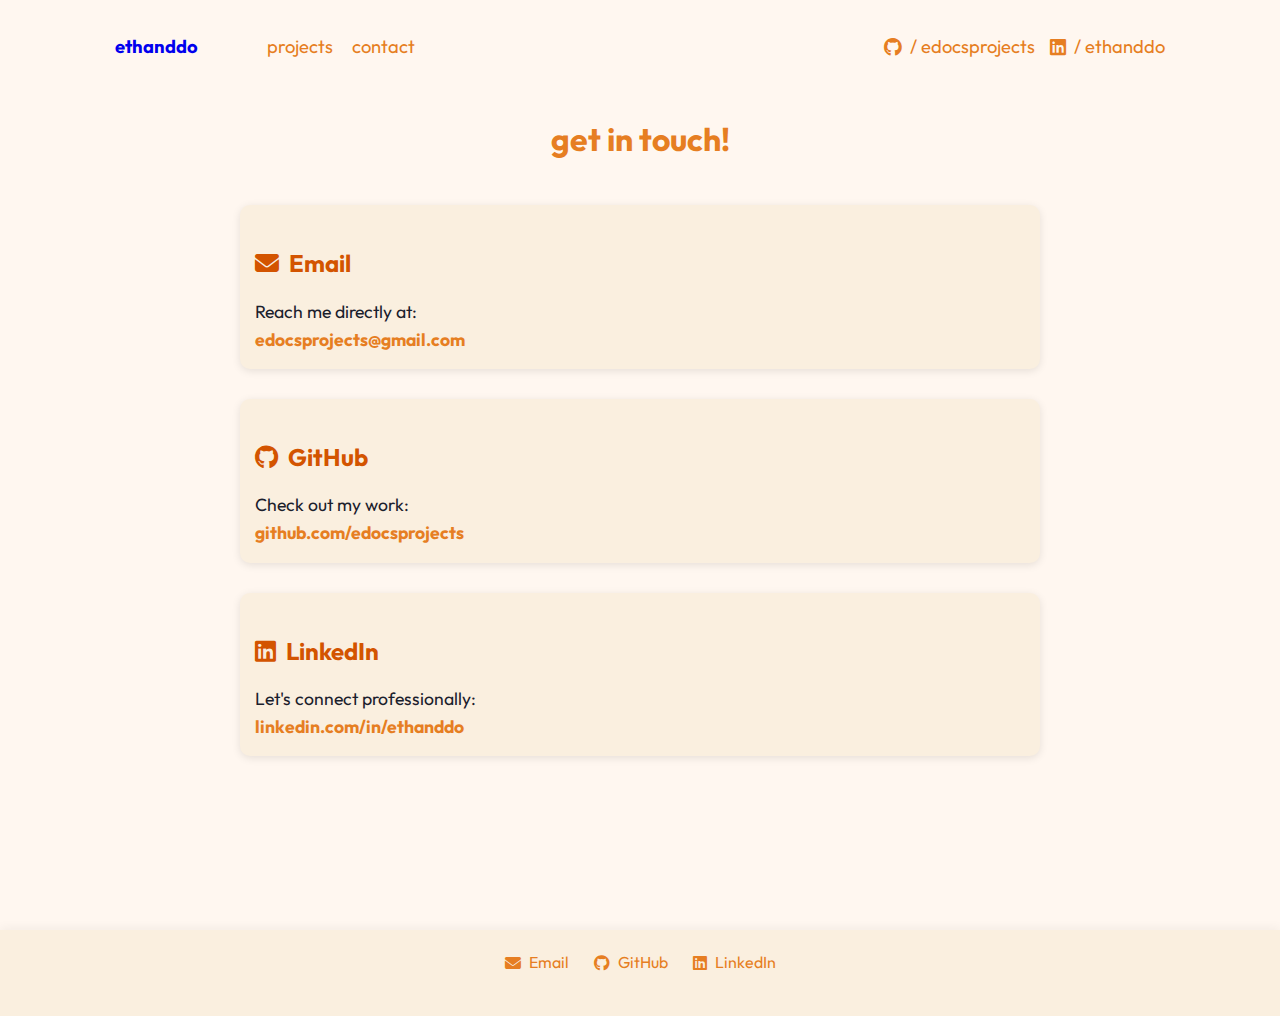
==== contact/index.html @ c515a0f4 "Add files via upload" ====
<!-- contact.html -->
<!DOCTYPE html>
<html lang="en">
<head>
    <meta charset="UTF-8">
    <meta name="viewport" content="width=device-width, initial-scale=1.0">
    <title>contact me!</title>
    <link rel="icon" type="image/x-icon" href="../favicon.ico">
    <link href="https://fonts.googleapis.com/css2?family=Outfit:wght@400;700&display=swap" rel="stylesheet">
    <link rel="stylesheet" href="../mainStyles.css">
    <link rel="stylesheet" href="../otherStyles.css">
    <link rel="stylesheet" href="https://cdnjs.cloudflare.com/ajax/libs/font-awesome/6.4.0/css/all.min.css">
</head>
<body>
    <div class="container">
        <header>
            <h1>
                <a href="/">ethanddo</a>
            </h1>
            <nav>
                <a href="../projects">projects</a>
                <a href="../contact">contact</a>
            </nav>
            <div class="social-links">
                <a href="https://github.com/edocsprojects">
                    <i class="fab fa-github"></i>
                    / edocsprojects
                </a>
                <a href="https://linkedin.com/in/ethanddo">
                    <i class="fab fa-linkedin"></i>
                    / ethanddo
                </a>
            </div>
        </header>
        <main>
            <section class="showcase-content">
                <h2>get in touch!</h2>
                <div class="showcase-box">
                    <h3><i class="fas fa-envelope"></i> Email</h3>
                    <p>
                        Reach me directly at:<br>
                        <a href="mailto:edocsprojects@gmail.com">edocsprojects@gmail.com</a>
                    </p>
                </div>
                
                <div class="showcase-box">
                    <h3><i class="fab fa-github"></i> GitHub</h3>
                    <p>
                        Check out my work:<br>
                        <a href="https://github.com/edocsprojects" target="_blank">github.com/edocsprojects</a>
                    </p>
                </div>

                <div class="showcase-box">
                    <h3><i class="fab fa-linkedin"></i> LinkedIn</h3>
                    <p>
                        Let's connect professionally:<br>
                        <a href="https://linkedin.com/in/ethanddo" target="_blank">linkedin.com/in/ethanddo</a>
                    </p>
                </div>
            </section>
        </main>
    </div>
    <footer id="footer">
        <div class="footer-links">
            <a href="mailto:edocsprojects@gmail.com">
                <i class="fas fa-envelope"></i>
                Email
            </a>
            <a href="https://github.com/edocsprojects">
                <i class="fab fa-github"></i>
                GitHub
            </a>
            <a href="https://linkedin.com/in/ethanddo">
                <i class="fab fa-linkedin"></i>
                LinkedIn
            </a>
        </div>
    </footer>
</body>
</html>
---- mainStyles.css ----
/* mainStyles.css */
body {
    font-family: 'Outfit', sans-serif;
    line-height: 1.6;
    margin: 0;
    padding: 0;
    background-color: #fff7f0;
    color: #1a202c;
    min-height: 100vh; 
    display: flex;
    flex-direction: column;
}

.container {
    width: 1050px;
    margin: 0 auto;
    padding: 20px;
    flex: 1; 
    min-height: 90vh; 
    padding-bottom: 100px; 
}

header {
    display: flex;
    justify-content: space-between;
    align-items: center;
    margin-bottom: 40px;
}

header h1 a {
    text-decoration: none;
}

header h1 {
    font-size: 1.15rem;
    font-weight: bold;
    color: #E67E22;
}

header h1 a:visited {
    color: #E67E22; 
}

nav {
    display: flex;
    gap: 15%;
    margin-left: -40%; 
}

nav a {
    font-size: 1.15rem;
    text-decoration: none;
    color: #E67E22;
}

nav a:hover {
    color: #d35400;
    text-decoration: underline;
}

.social-links {
    font-size: 1.15rem;
    display: flex;
    gap: 15px;
}

.social-links a {
    display: inline-flex;
    align-items: center;
    gap: 8px;
    text-decoration: none;
    color: #E67E22;
    transition: color 0.3s ease;
}

.social-links a:hover {
    color: #d35400;
    text-decoration: none;
}

@media (max-width: 900px) {
    nav {
        flex-direction: column; 
        gap: 10px; 
        margin-left: 0;
        align-items: flex-start; 
    }

    header {
        flex-direction: column;
        align-items: flex-start; 
    }

    .social-links {
        margin-top: 10px; 
    }
}

main {
    margin-bottom: 40px;
}

main h2 {
    font-size: 2rem;
    margin-bottom: 20px;
    color: #E67E22;
    
}

main p {
    font-size: 1.2rem;
    margin-bottom: 20px;
    margin-right: 40%
    
}

main a {
    color: #E67E22;
    text-decoration: none;
}

main a:hover {
    color: #d35400;
    text-decoration: underline;
}

.profile-circle {
    width: 300px;
    height: 300px;
    background-color: #E67E22;
    border-radius: 50%;
    position: absolute;
    right: 20%;
    top: 13%;
    z-index: 10;
    box-shadow: 0 4px 10px rgba(0, 0, 0, 0.2);
}



@media (max-width: 1700px) {
    .profile-circle {
        margin-right: -2%;
    }
}

@media (max-width: 1500px) {
    .profile-circle {
        margin-right: -6%; 
    }
}

@media (max-width: 1400px) {
    .profile-circle {
        margin-right: -13.5%; 
        margin-top: 2%;
    }
}

 @media (max-width: 1200px) {
    .profile-circle {
        display: none; 
    }
}


footer {
    text-align: center;
    padding: 20px;
    background-color: #faefdf;
    position: relative; 
    z-index: 100;
    box-shadow: 0 -2px 10px rgba(0,0,0,0.05);
    margin-top: auto; 
}

.footer-links {
    display: flex;
    justify-content: center;
    gap: 25px;
    margin-bottom: 20px;
}

.footer-links a {
    display: inline-flex;
    align-items: center;
    gap: 8px;
    text-decoration: none;
    color: #E67E22;
    transition: color 0.3s ease;
}

.footer-links a:hover {
    color: #d35400;
    text-decoration: none;
}
---- otherStyles.css ----
/* otherStyles.css */
.showcase-content {
    width: 800px;
    margin: 0 auto;
    padding-top: 0px;
}

.showcase-content h2 {
    font-size: 2.0rem;
    color: #E67E22;
    margin-bottom: 40px;
    text-align: center;
}

.showcase-box {
    background-color: #faefdf;
    border-radius: 10px;
    padding: 15px;
    margin-bottom: 30px;
    box-shadow: 0 2px 8px rgba(0,0,0,0.1);
    transition: transform 0.2s ease;
}

.showcase-box:hover {
    transform: translateY(-3px);
}

.showcase-box h3 {
    font-size: 1.5rem;
    color: #d35400;
    margin-bottom: 15px;
    display: flex;
    align-items: center;
    gap: 10px;
}

.showcase-box p {
    font-size: 1.1rem;
    line-height: 1.6;
    margin: 0;
}

.showcase-box a {
    color: #E67E22;
    text-decoration: none;
    font-weight: bold;
    border-bottom: 2px solid transparent;
    transition: all 0.2s ease;
}

.showcase-box a:hover {
    color: #d35400;
    border-bottom-color: #d35400;
}

@media (max-width: 768px) {
    .showcase-content {
        padding: 0 15px;
    }
    
    .showcase-box {
        padding: 20px;
    }
    
    .showcase-content h2 {
        font-size: 2rem;
        margin-bottom: 30px;
    }
}

@media (max-width: 480px) {
    .showcase-box h3 {
        font-size: 1.3rem;
    }
    
    .showcase-box p {
        font-size: 1rem;
    }
}
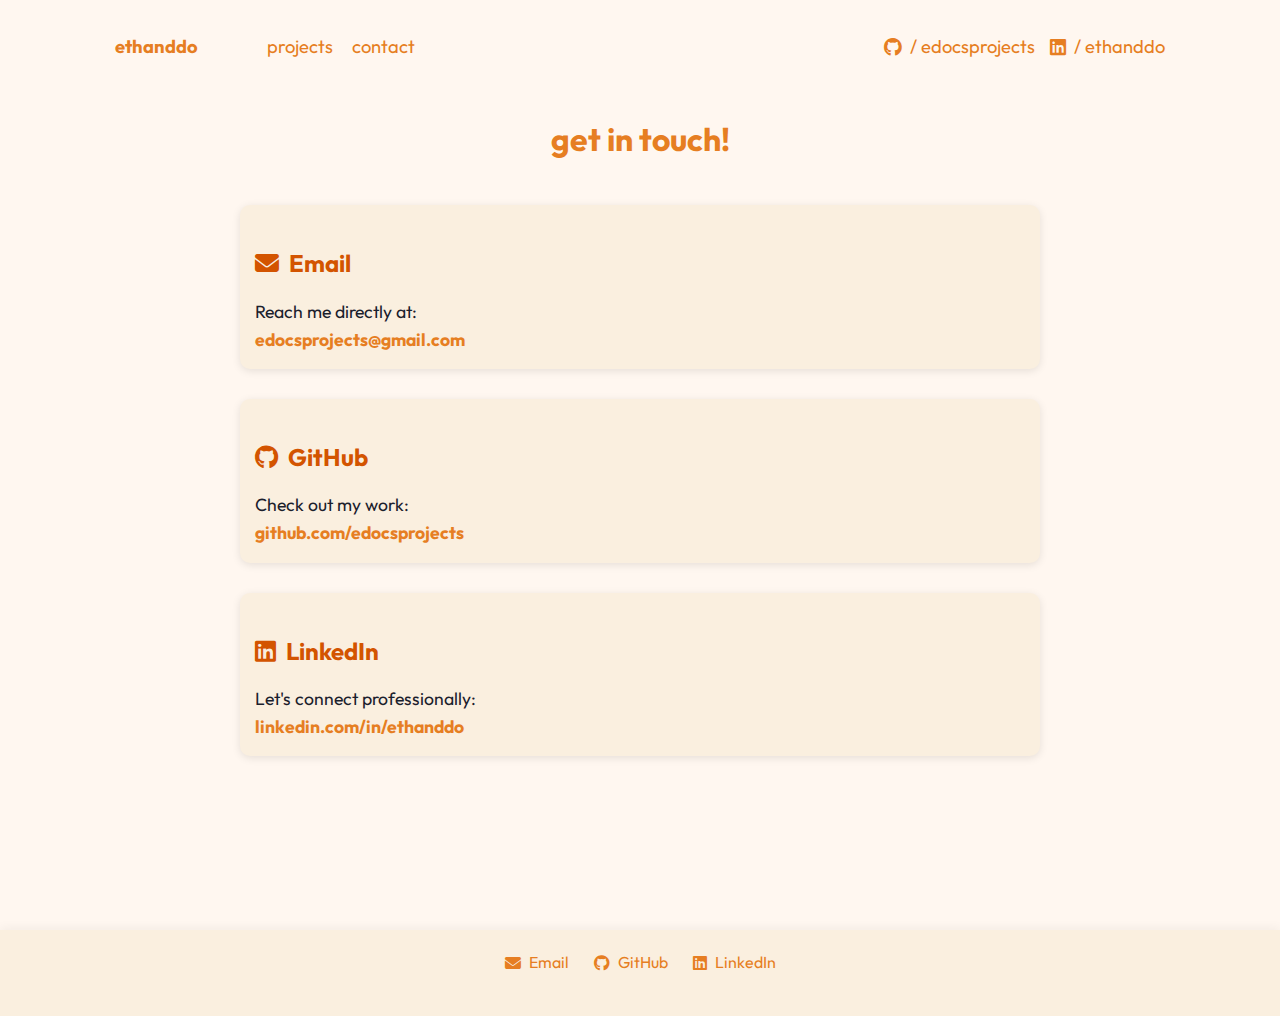
==== commit a3bc8f85: "Formatted Code" ====
--- a/contact/index.html
+++ b/contact/index.html
@@ -1,81 +1,93 @@
 <!-- contact.html -->
 <!DOCTYPE html>
 <html lang="en">
-<head>
-    <meta charset="UTF-8">
-    <meta name="viewport" content="width=device-width, initial-scale=1.0">
+  <head>
+    <meta charset="UTF-8" />
+    <meta name="viewport" content="width=device-width, initial-scale=1.0" />
     <title>contact me!</title>
-    <link rel="icon" type="image/x-icon" href="../favicon.ico">
-    <link href="https://fonts.googleapis.com/css2?family=Outfit:wght@400;700&display=swap" rel="stylesheet">
-    <link rel="stylesheet" href="../mainStyles.css">
-    <link rel="stylesheet" href="../otherStyles.css">
-    <link rel="stylesheet" href="https://cdnjs.cloudflare.com/ajax/libs/font-awesome/6.4.0/css/all.min.css">
-</head>
-<body>
+    <link rel="icon" type="image/x-icon" href="../favicon.ico" />
+    <link
+      href="https://fonts.googleapis.com/css2?family=Outfit:wght@400;700&display=swap"
+      rel="stylesheet"
+    />
+    <link rel="stylesheet" href="../mainStyles.css" />
+    <link rel="stylesheet" href="../otherStyles.css" />
+    <link
+      rel="stylesheet"
+      href="https://cdnjs.cloudflare.com/ajax/libs/font-awesome/6.4.0/css/all.min.css"
+    />
+  </head>
+  <body>
     <div class="container">
-        <header>
-            <h1>
-                <a href="/">ethanddo</a>
-            </h1>
-            <nav>
-                <a href="../projects">projects</a>
-                <a href="../contact">contact</a>
-            </nav>
-            <div class="social-links">
-                <a href="https://github.com/edocsprojects">
-                    <i class="fab fa-github"></i>
-                    / edocsprojects
-                </a>
-                <a href="https://linkedin.com/in/ethanddo">
-                    <i class="fab fa-linkedin"></i>
-                    / ethanddo
-                </a>
-            </div>
-        </header>
-        <main>
-            <section class="showcase-content">
-                <h2>get in touch!</h2>
-                <div class="showcase-box">
-                    <h3><i class="fas fa-envelope"></i> Email</h3>
-                    <p>
-                        Reach me directly at:<br>
-                        <a href="mailto:edocsprojects@gmail.com">edocsprojects@gmail.com</a>
-                    </p>
-                </div>
-                
-                <div class="showcase-box">
-                    <h3><i class="fab fa-github"></i> GitHub</h3>
-                    <p>
-                        Check out my work:<br>
-                        <a href="https://github.com/edocsprojects" target="_blank">github.com/edocsprojects</a>
-                    </p>
-                </div>
+      <header>
+        <h1>
+          <a href="/">ethanddo</a>
+        </h1>
+        <nav>
+          <a href="../projects">projects</a>
+          <a href="../contact">contact</a>
+        </nav>
+        <div class="social-links">
+          <a href="https://github.com/edocsprojects">
+            <i class="fab fa-github"></i>
+            / edocsprojects
+          </a>
+          <a href="https://linkedin.com/in/ethanddo">
+            <i class="fab fa-linkedin"></i>
+            / ethanddo
+          </a>
+        </div>
+      </header>
+      <main>
+        <section class="showcase-content">
+          <h2>get in touch!</h2>
+          <div class="showcase-box">
+            <h3><i class="fas fa-envelope"></i> Email</h3>
+            <p>
+              Reach me directly at:<br />
+              <a href="mailto:edocsprojects@gmail.com"
+                >edocsprojects@gmail.com</a
+              >
+            </p>
+          </div>
 
-                <div class="showcase-box">
-                    <h3><i class="fab fa-linkedin"></i> LinkedIn</h3>
-                    <p>
-                        Let's connect professionally:<br>
-                        <a href="https://linkedin.com/in/ethanddo" target="_blank">linkedin.com/in/ethanddo</a>
-                    </p>
-                </div>
-            </section>
-        </main>
+          <div class="showcase-box">
+            <h3><i class="fab fa-github"></i> GitHub</h3>
+            <p>
+              Check out my work:<br />
+              <a href="https://github.com/edocsprojects" target="_blank"
+                >github.com/edocsprojects</a
+              >
+            </p>
+          </div>
+
+          <div class="showcase-box">
+            <h3><i class="fab fa-linkedin"></i> LinkedIn</h3>
+            <p>
+              Let's connect professionally:<br />
+              <a href="https://linkedin.com/in/ethanddo" target="_blank"
+                >linkedin.com/in/ethanddo</a
+              >
+            </p>
+          </div>
+        </section>
+      </main>
     </div>
     <footer id="footer">
-        <div class="footer-links">
-            <a href="mailto:edocsprojects@gmail.com">
-                <i class="fas fa-envelope"></i>
-                Email
-            </a>
-            <a href="https://github.com/edocsprojects">
-                <i class="fab fa-github"></i>
-                GitHub
-            </a>
-            <a href="https://linkedin.com/in/ethanddo">
-                <i class="fab fa-linkedin"></i>
-                LinkedIn
-            </a>
-        </div>
+      <div class="footer-links">
+        <a href="mailto:edocsprojects@gmail.com">
+          <i class="fas fa-envelope"></i>
+          Email
+        </a>
+        <a href="https://github.com/edocsprojects">
+          <i class="fab fa-github"></i>
+          GitHub
+        </a>
+        <a href="https://linkedin.com/in/ethanddo">
+          <i class="fab fa-linkedin"></i>
+          LinkedIn
+        </a>
+      </div>
     </footer>
-</body>
-</html>+  </body>
+</html>
--- a/mainStyles.css
+++ b/mainStyles.css
@@ -1,196 +1,172 @@
 /* mainStyles.css */
 body {
-    font-family: 'Outfit', sans-serif;
-    line-height: 1.6;
-    margin: 0;
-    padding: 0;
-    background-color: #fff7f0;
-    color: #1a202c;
-    min-height: 100vh; 
-    display: flex;
-    flex-direction: column;
+  font-family: "Outfit", sans-serif;
+  line-height: 1.6;
+  margin: 0;
+  padding: 0;
+  background-color: #fff7f0;
+  color: #1a202c;
+  min-height: 100vh;
+  display: flex;
+  flex-direction: column;
 }
 
 .container {
-    width: 1050px;
-    margin: 0 auto;
-    padding: 20px;
-    flex: 1; 
-    min-height: 90vh; 
-    padding-bottom: 100px; 
+  width: 1050px;
+  margin: 0 auto;
+  padding: 20px;
+  flex: 1;
+  min-height: 90vh;
+  padding-bottom: 100px;
 }
 
 header {
-    display: flex;
-    justify-content: space-between;
-    align-items: center;
-    margin-bottom: 40px;
+  display: flex;
+  justify-content: space-between;
+  align-items: center;
+  margin-bottom: 40px;
 }
 
 header h1 a {
-    text-decoration: none;
+  text-decoration: none;
+  color: #e67e22;
 }
 
 header h1 {
-    font-size: 1.15rem;
-    font-weight: bold;
-    color: #E67E22;
+  font-size: 1.15rem;
+  font-weight: bold;
+  color: #e67e22;
 }
 
 header h1 a:visited {
-    color: #E67E22; 
+  color: #e67e22;
 }
 
 nav {
-    display: flex;
-    gap: 15%;
-    margin-left: -40%; 
+  display: flex;
+  gap: 15%;
+  margin-left: -40%;
 }
 
 nav a {
-    font-size: 1.15rem;
-    text-decoration: none;
-    color: #E67E22;
+  font-size: 1.15rem;
+  text-decoration: none;
+  color: #e67e22;
 }
 
 nav a:hover {
-    color: #d35400;
-    text-decoration: underline;
+  color: #d35400;
+  text-decoration: underline;
 }
 
 .social-links {
-    font-size: 1.15rem;
-    display: flex;
-    gap: 15px;
+  font-size: 1.15rem;
+  display: flex;
+  gap: 15px;
 }
 
 .social-links a {
-    display: inline-flex;
-    align-items: center;
-    gap: 8px;
-    text-decoration: none;
-    color: #E67E22;
-    transition: color 0.3s ease;
+  display: inline-flex;
+  align-items: center;
+  gap: 8px;
+  text-decoration: none;
+  color: #e67e22;
+  transition: color 0.3s ease;
 }
 
 .social-links a:hover {
-    color: #d35400;
-    text-decoration: none;
+  color: #d35400;
+  text-decoration: none;
 }
 
-@media (max-width: 900px) {
-    nav {
-        flex-direction: column; 
-        gap: 10px; 
-        margin-left: 0;
-        align-items: flex-start; 
-    }
-
-    header {
-        flex-direction: column;
-        align-items: flex-start; 
-    }
-
-    .social-links {
-        margin-top: 10px; 
-    }
+@media (max-width: 1000px) {
+  header {
+    flex-direction: column;
+    align-items: flex-start;
+  }
+  nav {
+    flex-direction: column;
+    gap: 10px;
+    margin-left: 0;
+  }
+  .social-links {
+    flex-direction: column;
+    gap: 10px;
+    margin-top: 10px;
+  }
 }
 
 main {
-    margin-bottom: 40px;
+  margin-bottom: 40px;
 }
 
 main h2 {
-    font-size: 2rem;
-    margin-bottom: 20px;
-    color: #E67E22;
-    
+  font-size: 2rem;
+  margin-bottom: 20px;
+  color: #e67e22;
 }
 
 main p {
-    font-size: 1.2rem;
-    margin-bottom: 20px;
-    margin-right: 40%
-    
+  font-size: 1.2rem;
+  margin-bottom: 20px;
+  margin-right: 40%;
 }
 
 main a {
-    color: #E67E22;
-    text-decoration: none;
+  color: #e67e22;
+  text-decoration: none;
 }
 
 main a:hover {
-    color: #d35400;
-    text-decoration: underline;
+  color: #d35400;
+  text-decoration: underline;
 }
 
 .profile-circle {
-    width: 300px;
-    height: 300px;
-    background-color: #E67E22;
-    border-radius: 50%;
-    position: absolute;
-    right: 20%;
-    top: 13%;
-    z-index: 10;
-    box-shadow: 0 4px 10px rgba(0, 0, 0, 0.2);
+  width: 300px;
+  height: 300px;
+  background-color: #e67e22;
+  border-radius: 50%;
+  position: relative;
+  right: -750px;
+  top: -210px;
+  z-index: 10;
+  box-shadow: 0 4px 10px rgba(0, 0, 0, 0.2);
 }
 
-
-
-@media (max-width: 1700px) {
-    .profile-circle {
-        margin-right: -2%;
-    }
+@media (max-width: 1000px) {
+  .profile-circle {
+    display: none;
+  }
 }
 
-@media (max-width: 1500px) {
-    .profile-circle {
-        margin-right: -6%; 
-    }
-}
-
-@media (max-width: 1400px) {
-    .profile-circle {
-        margin-right: -13.5%; 
-        margin-top: 2%;
-    }
-}
-
- @media (max-width: 1200px) {
-    .profile-circle {
-        display: none; 
-    }
-}
-
-
 footer {
-    text-align: center;
-    padding: 20px;
-    background-color: #faefdf;
-    position: relative; 
-    z-index: 100;
-    box-shadow: 0 -2px 10px rgba(0,0,0,0.05);
-    margin-top: auto; 
+  text-align: center;
+  padding: 20px;
+  background-color: #faefdf;
+  position: relative;
+  z-index: 100;
+  box-shadow: 0 -2px 10px rgba(0, 0, 0, 0.05);
+  margin-top: auto;
 }
 
 .footer-links {
-    display: flex;
-    justify-content: center;
-    gap: 25px;
-    margin-bottom: 20px;
+  display: flex;
+  justify-content: center;
+  gap: 25px;
+  margin-bottom: 20px;
 }
 
 .footer-links a {
-    display: inline-flex;
-    align-items: center;
-    gap: 8px;
-    text-decoration: none;
-    color: #E67E22;
-    transition: color 0.3s ease;
+  display: inline-flex;
+  align-items: center;
+  gap: 8px;
+  text-decoration: none;
+  color: #e67e22;
+  transition: color 0.3s ease;
 }
 
 .footer-links a:hover {
-    color: #d35400;
-    text-decoration: none;
+  color: #d35400;
+  text-decoration: none;
 }
--- a/otherStyles.css
+++ b/otherStyles.css
@@ -1,79 +1,79 @@
 /* otherStyles.css */
 .showcase-content {
-    width: 800px;
-    margin: 0 auto;
-    padding-top: 0px;
+  width: 800px;
+  margin: 0 auto;
+  padding-top: 0px;
 }
 
 .showcase-content h2 {
-    font-size: 2.0rem;
-    color: #E67E22;
-    margin-bottom: 40px;
-    text-align: center;
+  font-size: 2rem;
+  color: #e67e22;
+  margin-bottom: 40px;
+  text-align: center;
 }
 
 .showcase-box {
-    background-color: #faefdf;
-    border-radius: 10px;
-    padding: 15px;
-    margin-bottom: 30px;
-    box-shadow: 0 2px 8px rgba(0,0,0,0.1);
-    transition: transform 0.2s ease;
+  background-color: #faefdf;
+  border-radius: 10px;
+  padding: 15px;
+  margin-bottom: 30px;
+  box-shadow: 0 2px 8px rgba(0, 0, 0, 0.1);
+  transition: transform 0.2s ease;
 }
 
 .showcase-box:hover {
-    transform: translateY(-3px);
+  transform: translateY(-3px);
 }
 
 .showcase-box h3 {
-    font-size: 1.5rem;
-    color: #d35400;
-    margin-bottom: 15px;
-    display: flex;
-    align-items: center;
-    gap: 10px;
+  font-size: 1.5rem;
+  color: #d35400;
+  margin-bottom: 15px;
+  display: flex;
+  align-items: center;
+  gap: 10px;
 }
 
 .showcase-box p {
-    font-size: 1.1rem;
-    line-height: 1.6;
-    margin: 0;
+  font-size: 1.1rem;
+  line-height: 1.6;
+  margin: 0;
 }
 
 .showcase-box a {
-    color: #E67E22;
-    text-decoration: none;
-    font-weight: bold;
-    border-bottom: 2px solid transparent;
-    transition: all 0.2s ease;
+  color: #e67e22;
+  text-decoration: none;
+  font-weight: bold;
+  border-bottom: 2px solid transparent;
+  transition: all 0.2s ease;
 }
 
 .showcase-box a:hover {
-    color: #d35400;
-    border-bottom-color: #d35400;
+  color: #d35400;
+  border-bottom-color: #d35400;
 }
 
 @media (max-width: 768px) {
-    .showcase-content {
-        padding: 0 15px;
-    }
-    
-    .showcase-box {
-        padding: 20px;
-    }
-    
-    .showcase-content h2 {
-        font-size: 2rem;
-        margin-bottom: 30px;
-    }
+  .showcase-content {
+    padding: 0 15px;
+  }
+
+  .showcase-box {
+    padding: 20px;
+  }
+
+  .showcase-content h2 {
+    font-size: 2rem;
+    margin-bottom: 30px;
+  }
 }
 
 @media (max-width: 480px) {
-    .showcase-box h3 {
-        font-size: 1.3rem;
-    }
-    
-    .showcase-box p {
-        font-size: 1rem;
-    }
+  .showcase-box h3 {
+    font-size: 1.3rem;
+  }
+
+  .showcase-box p {
+    font-size: 1rem;
+  }
 }
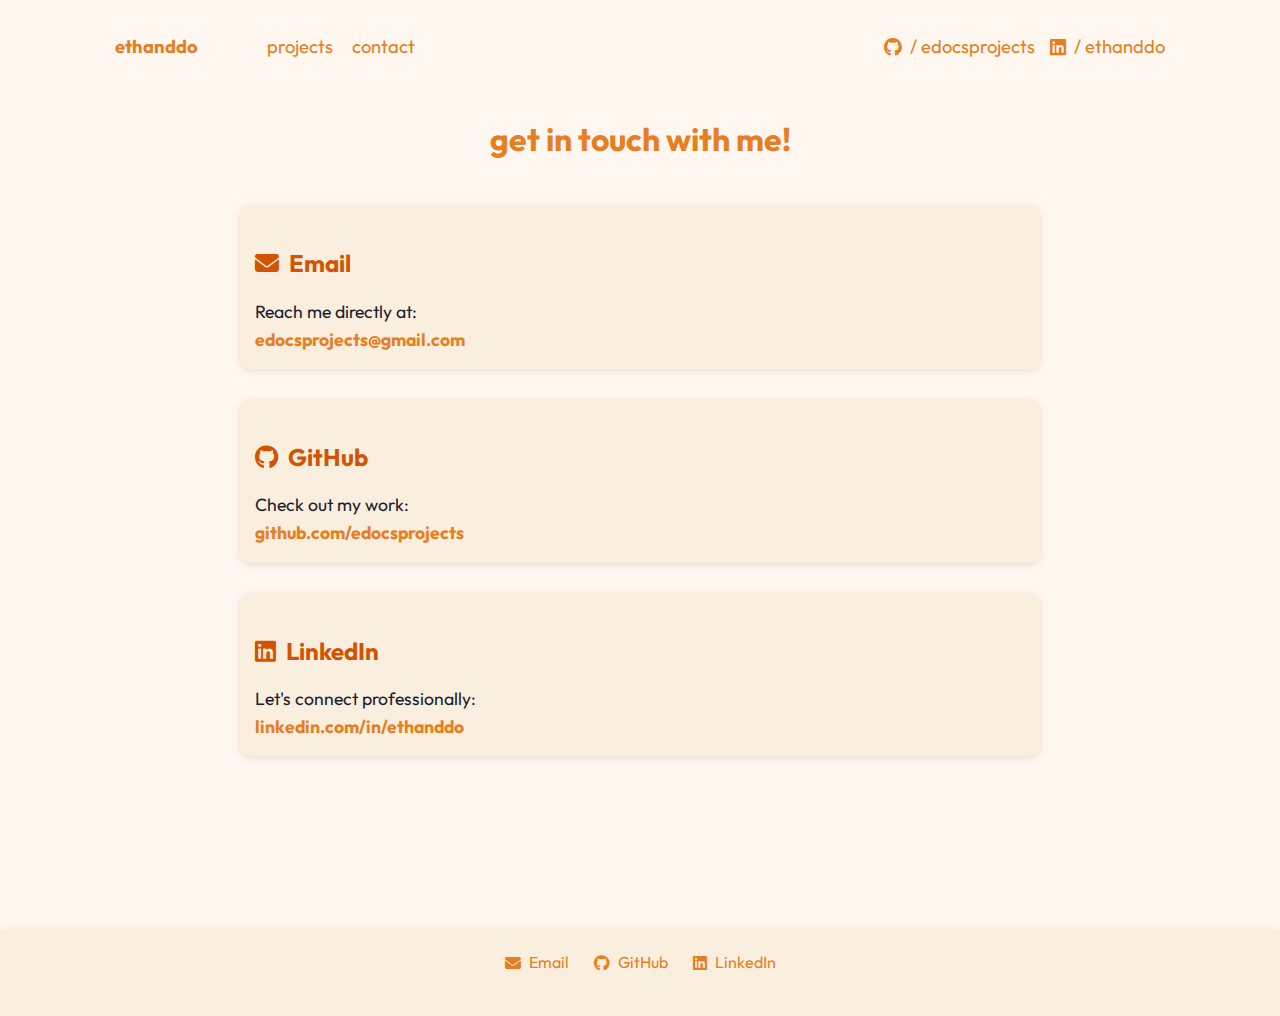
==== commit e90d421a: "add image" ====
--- a/contact/index.html
+++ b/contact/index.html
@@ -40,7 +40,7 @@
       </header>
       <main>
         <section class="showcase-content">
-          <h2>get in touch!</h2>
+          <h2>get in touch with me!</h2>
           <div class="showcase-box">
             <h3><i class="fas fa-envelope"></i> Email</h3>
             <p>
--- a/mainStyles.css
+++ b/mainStyles.css
@@ -123,15 +123,19 @@
 }
 
 .profile-circle {
-  width: 300px;
-  height: 300px;
-  background-color: #e67e22;
+  width: 325px;
+  height: 325px;
+  background-color: #FFFFFF;
   border-radius: 50%;
   position: relative;
-  right: -750px;
-  top: -210px;
+  right: -720px;
+  top: -215px;
   z-index: 10;
-  box-shadow: 0 4px 10px rgba(0, 0, 0, 0.2);
+  background-image: url('/me.jpg');
+  background-size: 100%;
+  background-position: center;
+  background-repeat: no-repeat; 
+  box-shadow: 0 4px 10px rgba(0, 0, 0, 0.2); 
 }
 
 @media (max-width: 1000px) {
